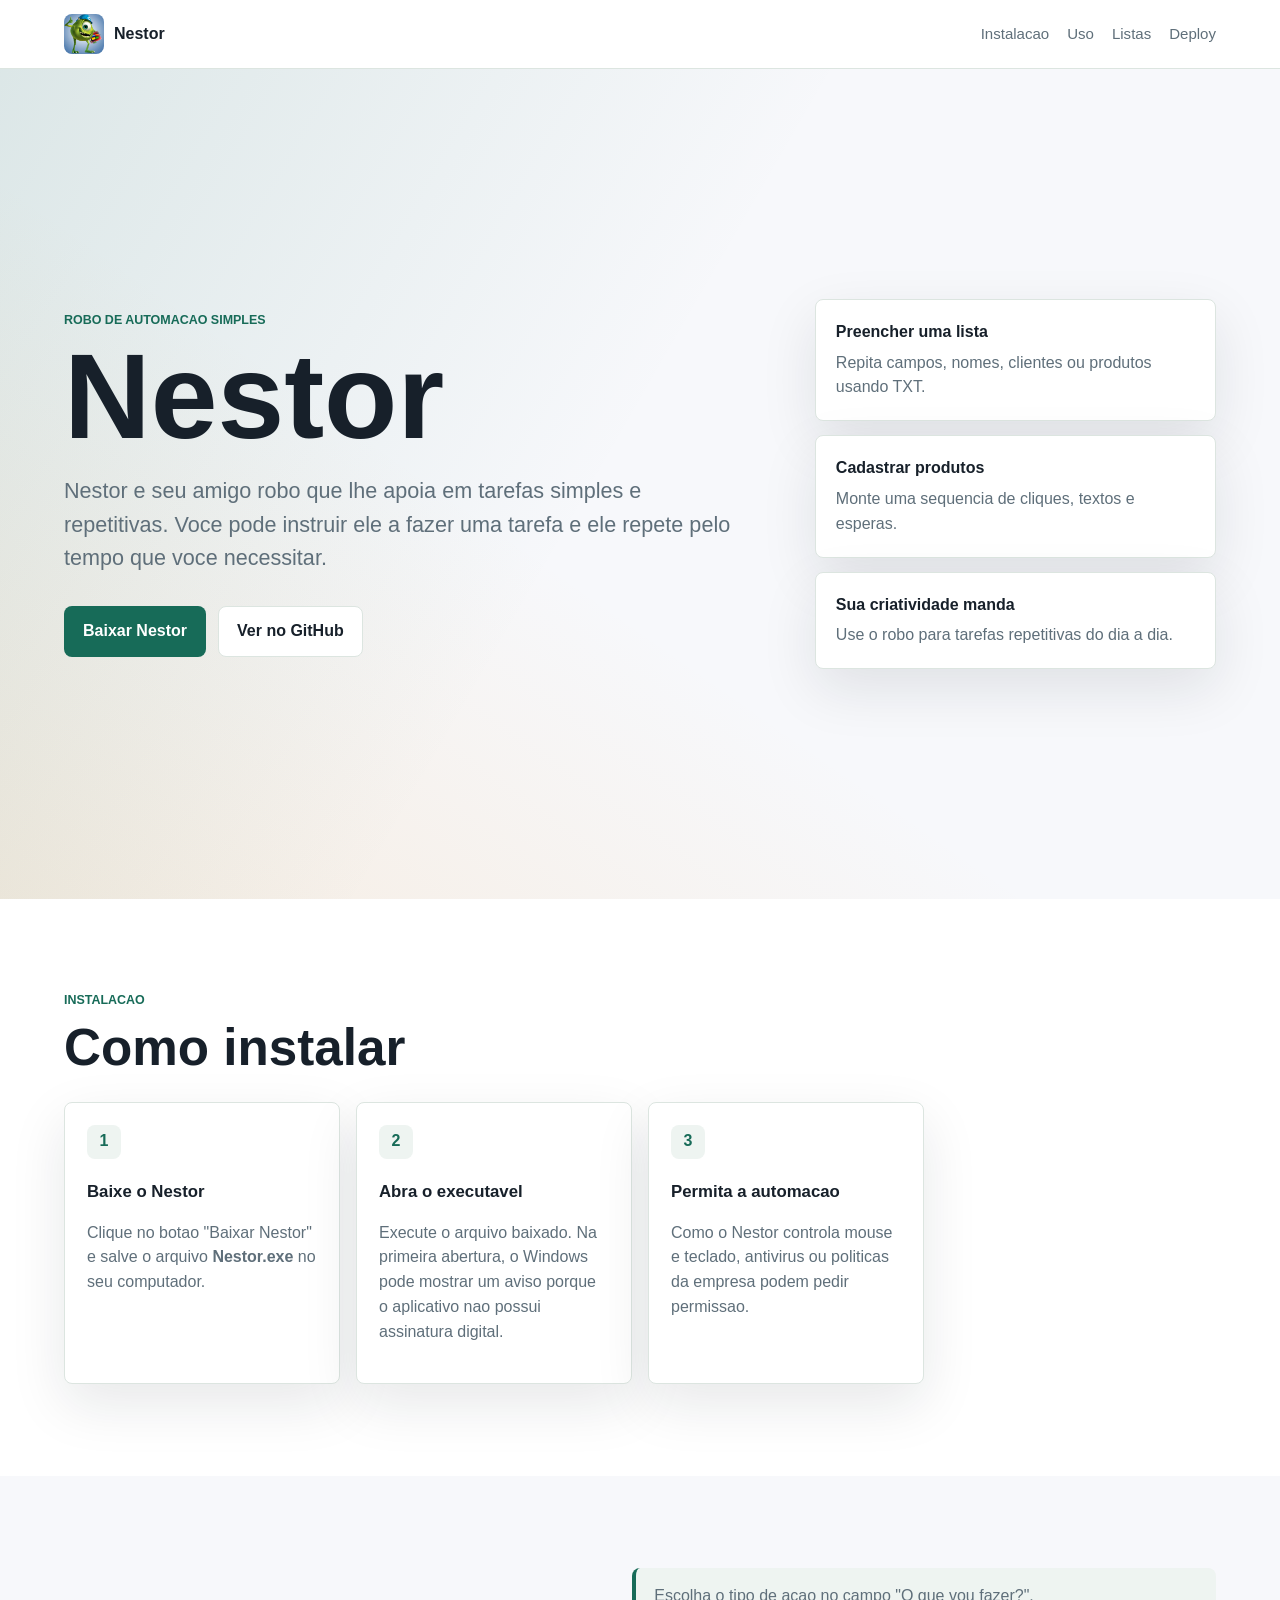
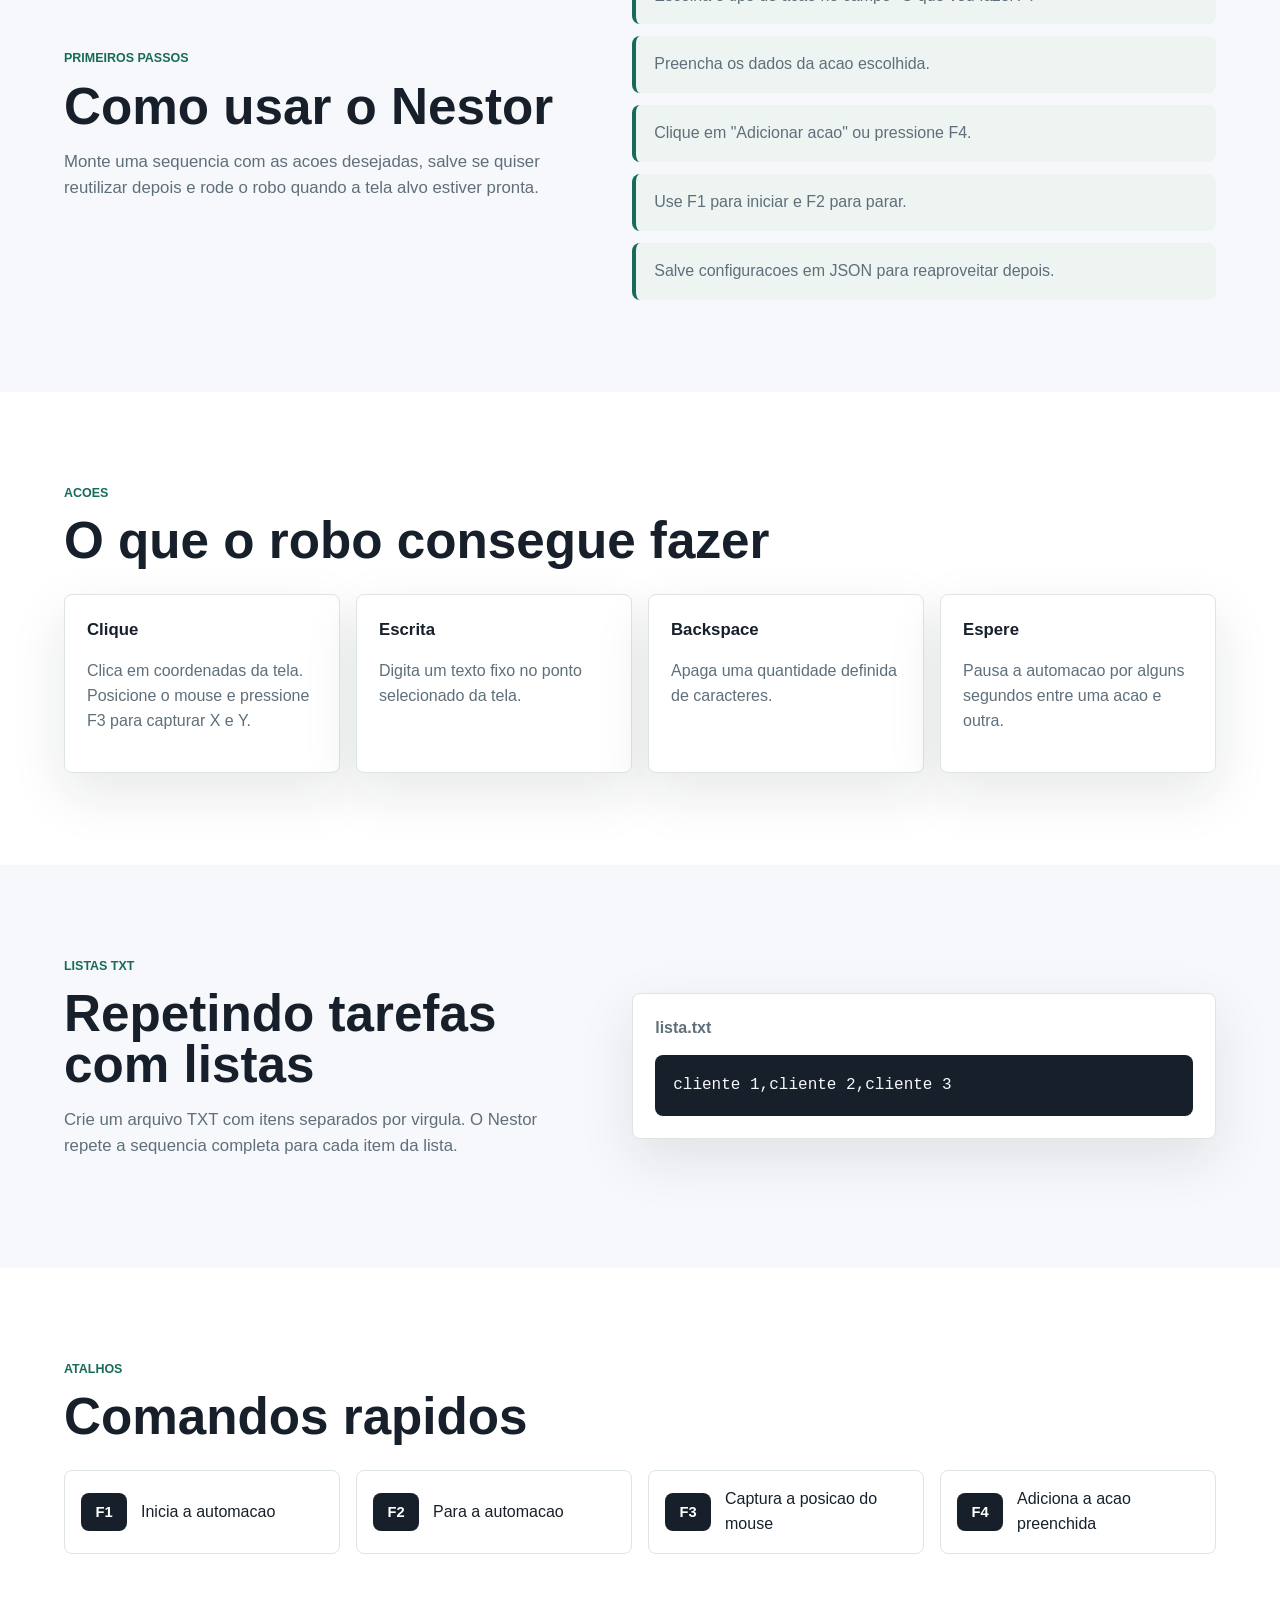
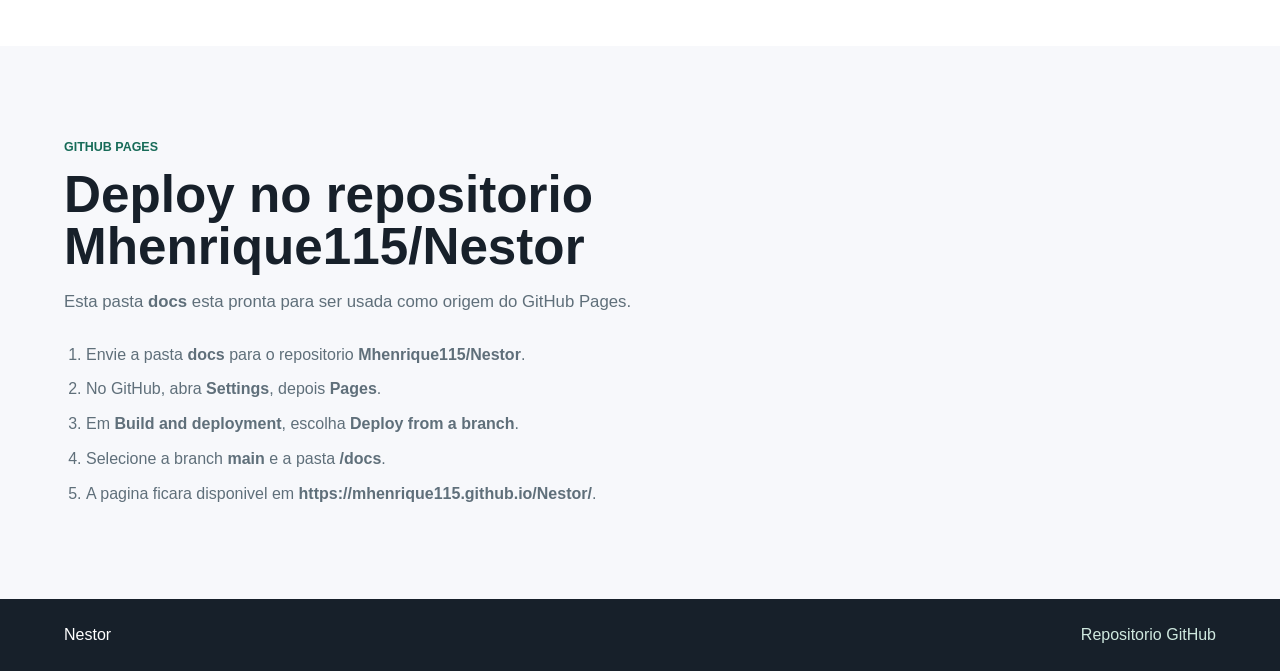
==== index.html @ 14be3c9a "Move Pages files to repository root" ====
<!doctype html>
<html lang="pt-BR">
  <head>
    <meta charset="utf-8">
    <meta name="viewport" content="width=device-width, initial-scale=1">
    <meta name="description" content="Documentacao de instalacao e uso do Nestor, um robo para tarefas simples e repetitivas.">
    <title>Nestor | Documentacao</title>
    <link rel="stylesheet" href="styles.css">
  </head>
  <body>
    <header class="topbar">
      <a class="brand" href="#inicio" aria-label="Inicio da documentacao do Nestor">
        <img src="assets/nestor-icon.jpg" alt="" width="40" height="40">
        <span>Nestor</span>
      </a>
      <nav aria-label="Navegacao principal">
        <a href="#instalacao">Instalacao</a>
        <a href="#uso">Uso</a>
        <a href="#listas">Listas</a>
        <a href="#deploy">Deploy</a>
      </nav>
    </header>

    <main>
      <section class="hero" id="inicio">
        <div class="hero-content">
          <p class="eyebrow">Robo de automacao simples</p>
          <h1>Nestor</h1>
          <p class="lead">
            Nestor e seu amigo robo que lhe apoia em tarefas simples e repetitivas. Voce pode instruir ele a fazer uma tarefa e ele repete pelo tempo que voce necessitar.
          </p>
          <div class="actions">
            <a class="button primary" href="downloads/Nestor.exe" download>
              Baixar Nestor
            </a>
            <a class="button secondary" href="https://github.com/Mhenrique115/Nestor" target="_blank" rel="noreferrer">
              Ver no GitHub
            </a>
          </div>
        </div>
        <div class="hero-panel" aria-label="Exemplos de uso">
          <div>
            <strong>Preencher uma lista</strong>
            <span>Repita campos, nomes, clientes ou produtos usando TXT.</span>
          </div>
          <div>
            <strong>Cadastrar produtos</strong>
            <span>Monte uma sequencia de cliques, textos e esperas.</span>
          </div>
          <div>
            <strong>Sua criatividade manda</strong>
            <span>Use o robo para tarefas repetitivas do dia a dia.</span>
          </div>
        </div>
      </section>

      <section class="section" id="instalacao">
        <div class="section-heading">
          <p class="eyebrow">Instalacao</p>
          <h2>Como instalar</h2>
        </div>
        <div class="steps">
          <article>
            <span>1</span>
            <h3>Baixe o Nestor</h3>
            <p>Clique no botao "Baixar Nestor" e salve o arquivo <strong>Nestor.exe</strong> no seu computador.</p>
          </article>
          <article>
            <span>2</span>
            <h3>Abra o executavel</h3>
            <p>Execute o arquivo baixado. Na primeira abertura, o Windows pode mostrar um aviso porque o aplicativo nao possui assinatura digital.</p>
          </article>
          <article>
            <span>3</span>
            <h3>Permita a automacao</h3>
            <p>Como o Nestor controla mouse e teclado, antivirus ou politicas da empresa podem pedir permissao.</p>
          </article>
        </div>
      </section>

      <section class="section split" id="uso">
        <div class="section-heading">
          <p class="eyebrow">Primeiros passos</p>
          <h2>Como usar o Nestor</h2>
          <p>Monte uma sequencia com as acoes desejadas, salve se quiser reutilizar depois e rode o robo quando a tela alvo estiver pronta.</p>
        </div>
        <div class="checklist">
          <p>Escolha o tipo de acao no campo "O que vou fazer?".</p>
          <p>Preencha os dados da acao escolhida.</p>
          <p>Clique em "Adicionar acao" ou pressione F4.</p>
          <p>Use F1 para iniciar e F2 para parar.</p>
          <p>Salve configuracoes em JSON para reaproveitar depois.</p>
        </div>
      </section>

      <section class="section">
        <div class="section-heading">
          <p class="eyebrow">Acoes</p>
          <h2>O que o robo consegue fazer</h2>
        </div>
        <div class="cards">
          <article>
            <h3>Clique</h3>
            <p>Clica em coordenadas da tela. Posicione o mouse e pressione F3 para capturar X e Y.</p>
          </article>
          <article>
            <h3>Escrita</h3>
            <p>Digita um texto fixo no ponto selecionado da tela.</p>
          </article>
          <article>
            <h3>Backspace</h3>
            <p>Apaga uma quantidade definida de caracteres.</p>
          </article>
          <article>
            <h3>Espere</h3>
            <p>Pausa a automacao por alguns segundos entre uma acao e outra.</p>
          </article>
        </div>
      </section>

      <section class="section split" id="listas">
        <div class="section-heading">
          <p class="eyebrow">Listas TXT</p>
          <h2>Repetindo tarefas com listas</h2>
          <p>Crie um arquivo TXT com itens separados por virgula. O Nestor repete a sequencia completa para cada item da lista.</p>
        </div>
        <div class="code-box">
          <span>lista.txt</span>
          <code>cliente 1,cliente 2,cliente 3</code>
        </div>
      </section>

      <section class="section">
        <div class="section-heading">
          <p class="eyebrow">Atalhos</p>
          <h2>Comandos rapidos</h2>
        </div>
        <div class="shortcuts">
          <div><kbd>F1</kbd><span>Inicia a automacao</span></div>
          <div><kbd>F2</kbd><span>Para a automacao</span></div>
          <div><kbd>F3</kbd><span>Captura a posicao do mouse</span></div>
          <div><kbd>F4</kbd><span>Adiciona a acao preenchida</span></div>
        </div>
      </section>

      <section class="section deploy" id="deploy">
        <div class="section-heading">
          <p class="eyebrow">GitHub Pages</p>
          <h2>Deploy no repositorio Mhenrique115/Nestor</h2>
          <p>Esta pasta <strong>docs</strong> esta pronta para ser usada como origem do GitHub Pages.</p>
        </div>
        <ol>
          <li>Envie a pasta <strong>docs</strong> para o repositorio <strong>Mhenrique115/Nestor</strong>.</li>
          <li>No GitHub, abra <strong>Settings</strong>, depois <strong>Pages</strong>.</li>
          <li>Em <strong>Build and deployment</strong>, escolha <strong>Deploy from a branch</strong>.</li>
          <li>Selecione a branch <strong>main</strong> e a pasta <strong>/docs</strong>.</li>
          <li>A pagina ficara disponivel em <strong>https://mhenrique115.github.io/Nestor/</strong>.</li>
        </ol>
      </section>
    </main>

    <footer>
      <span>Nestor</span>
      <a href="https://github.com/Mhenrique115/Nestor" target="_blank" rel="noreferrer">Repositorio GitHub</a>
    </footer>
  </body>
</html>
---- styles.css ----
:root {
  color-scheme: light;
  --bg: #f7f8fb;
  --surface: #ffffff;
  --surface-soft: #eef4f1;
  --text: #17202a;
  --muted: #5f6f7a;
  --line: #dce5e0;
  --primary: #176b58;
  --primary-dark: #0f4d40;
  --accent: #ef9d32;
  --shadow: 0 20px 55px rgba(23, 32, 42, 0.1);
}

* {
  box-sizing: border-box;
}

html {
  scroll-behavior: smooth;
}

body {
  margin: 0;
  background: var(--bg);
  color: var(--text);
  font-family: Arial, Helvetica, sans-serif;
  line-height: 1.55;
}

a {
  color: inherit;
  text-decoration: none;
}

.topbar {
  position: sticky;
  top: 0;
  z-index: 10;
  display: flex;
  align-items: center;
  justify-content: space-between;
  gap: 24px;
  padding: 14px clamp(18px, 5vw, 72px);
  background: rgba(255, 255, 255, 0.92);
  border-bottom: 1px solid var(--line);
  backdrop-filter: blur(14px);
}

.brand {
  display: inline-flex;
  align-items: center;
  gap: 10px;
  font-weight: 800;
}

.brand img {
  border-radius: 8px;
  object-fit: cover;
}

nav {
  display: flex;
  flex-wrap: wrap;
  justify-content: flex-end;
  gap: 10px 18px;
  color: var(--muted);
  font-size: 0.94rem;
}

nav a:hover,
footer a:hover {
  color: var(--primary);
}

main {
  overflow: hidden;
}

.hero {
  display: grid;
  grid-template-columns: minmax(0, 1.1fr) minmax(280px, 0.65fr);
  gap: clamp(28px, 6vw, 72px);
  align-items: center;
  min-height: calc(100vh - 70px);
  padding: clamp(54px, 8vw, 100px) clamp(18px, 5vw, 72px);
  background:
    linear-gradient(120deg, rgba(23, 107, 88, 0.12), transparent 48%),
    linear-gradient(35deg, rgba(239, 157, 50, 0.13), transparent 42%),
    var(--bg);
}

.hero-content {
  max-width: 760px;
}

.eyebrow {
  margin: 0 0 12px;
  color: var(--primary);
  font-size: 0.78rem;
  font-weight: 800;
  letter-spacing: 0;
  text-transform: uppercase;
}

h1,
h2,
h3,
p {
  overflow-wrap: anywhere;
}

h1 {
  margin: 0;
  font-size: clamp(3.2rem, 10vw, 7.5rem);
  line-height: 0.9;
}

h2 {
  margin: 0;
  font-size: clamp(2rem, 4vw, 3.5rem);
  line-height: 1;
}

h3 {
  margin: 0 0 10px;
  font-size: 1.05rem;
}

.lead {
  max-width: 680px;
  margin: 24px 0 0;
  color: var(--muted);
  font-size: clamp(1.08rem, 2vw, 1.35rem);
}

.actions {
  display: flex;
  flex-wrap: wrap;
  gap: 12px;
  margin-top: 32px;
}

.button {
  display: inline-flex;
  align-items: center;
  justify-content: center;
  min-height: 48px;
  padding: 12px 18px;
  border: 1px solid transparent;
  border-radius: 8px;
  font-weight: 800;
}

.button.primary {
  background: var(--primary);
  color: #ffffff;
}

.button.primary:hover {
  background: var(--primary-dark);
}

.button.secondary {
  background: var(--surface);
  border-color: var(--line);
  color: var(--text);
}

.button.secondary:hover {
  border-color: var(--primary);
  color: var(--primary);
}

.hero-panel {
  display: grid;
  gap: 14px;
}

.hero-panel div,
.steps article,
.cards article,
.code-box,
.shortcuts div {
  background: var(--surface);
  border: 1px solid var(--line);
  border-radius: 8px;
  box-shadow: var(--shadow);
}

.hero-panel div {
  padding: 20px;
}

.hero-panel strong,
.hero-panel span {
  display: block;
}

.hero-panel span {
  margin-top: 6px;
  color: var(--muted);
}

.section {
  padding: clamp(54px, 8vw, 92px) clamp(18px, 5vw, 72px);
}

.section:nth-of-type(even) {
  background: var(--surface);
}

.section-heading {
  max-width: 760px;
}

.section-heading p:not(.eyebrow) {
  color: var(--muted);
  font-size: 1.05rem;
}

.steps,
.cards,
.shortcuts {
  display: grid;
  grid-template-columns: repeat(4, minmax(0, 1fr));
  gap: 16px;
  margin-top: 28px;
}

.steps article,
.cards article {
  padding: 22px;
}

.steps span {
  display: inline-grid;
  place-items: center;
  width: 34px;
  height: 34px;
  margin-bottom: 20px;
  border-radius: 8px;
  background: var(--surface-soft);
  color: var(--primary);
  font-weight: 800;
}

.steps p,
.cards p,
.checklist p,
.deploy li {
  color: var(--muted);
}

.split {
  display: grid;
  grid-template-columns: minmax(0, 0.85fr) minmax(280px, 1fr);
  gap: clamp(28px, 6vw, 72px);
  align-items: center;
}

.checklist {
  display: grid;
  gap: 12px;
}

.checklist p {
  margin: 0;
  padding: 16px 18px;
  background: var(--surface-soft);
  border-left: 4px solid var(--primary);
  border-radius: 8px;
}

.code-box {
  padding: 22px;
}

.code-box span,
.code-box code {
  display: block;
}

.code-box span {
  margin-bottom: 14px;
  color: var(--muted);
  font-weight: 800;
}

.code-box code {
  padding: 18px;
  overflow-x: auto;
  background: #17202a;
  border-radius: 8px;
  color: #f7f8fb;
  font-family: Consolas, Monaco, monospace;
  white-space: nowrap;
}

.shortcuts div {
  display: flex;
  align-items: center;
  gap: 14px;
  min-height: 74px;
  padding: 16px;
  box-shadow: none;
}

kbd {
  display: inline-grid;
  place-items: center;
  min-width: 46px;
  height: 38px;
  padding: 0 10px;
  border-radius: 8px;
  background: var(--text);
  color: #ffffff;
  font: 800 0.92rem Arial, Helvetica, sans-serif;
}

.deploy ol {
  max-width: 860px;
  margin: 28px 0 0;
  padding-left: 22px;
}

.deploy li + li {
  margin-top: 10px;
}

footer {
  display: flex;
  align-items: center;
  justify-content: space-between;
  gap: 16px;
  padding: 24px clamp(18px, 5vw, 72px);
  background: var(--text);
  color: #ffffff;
}

footer a {
  color: #cfe8df;
}

@media (max-width: 920px) {
  .hero,
  .split {
    grid-template-columns: 1fr;
  }

  .hero {
    min-height: auto;
  }

  .steps,
  .cards,
  .shortcuts {
    grid-template-columns: repeat(2, minmax(0, 1fr));
  }
}

@media (max-width: 640px) {
  .topbar {
    position: static;
    align-items: flex-start;
    flex-direction: column;
  }

  nav {
    justify-content: flex-start;
  }

  .steps,
  .cards,
  .shortcuts {
    grid-template-columns: 1fr;
  }

  .button {
    width: 100%;
  }

  footer {
    align-items: flex-start;
    flex-direction: column;
  }
}
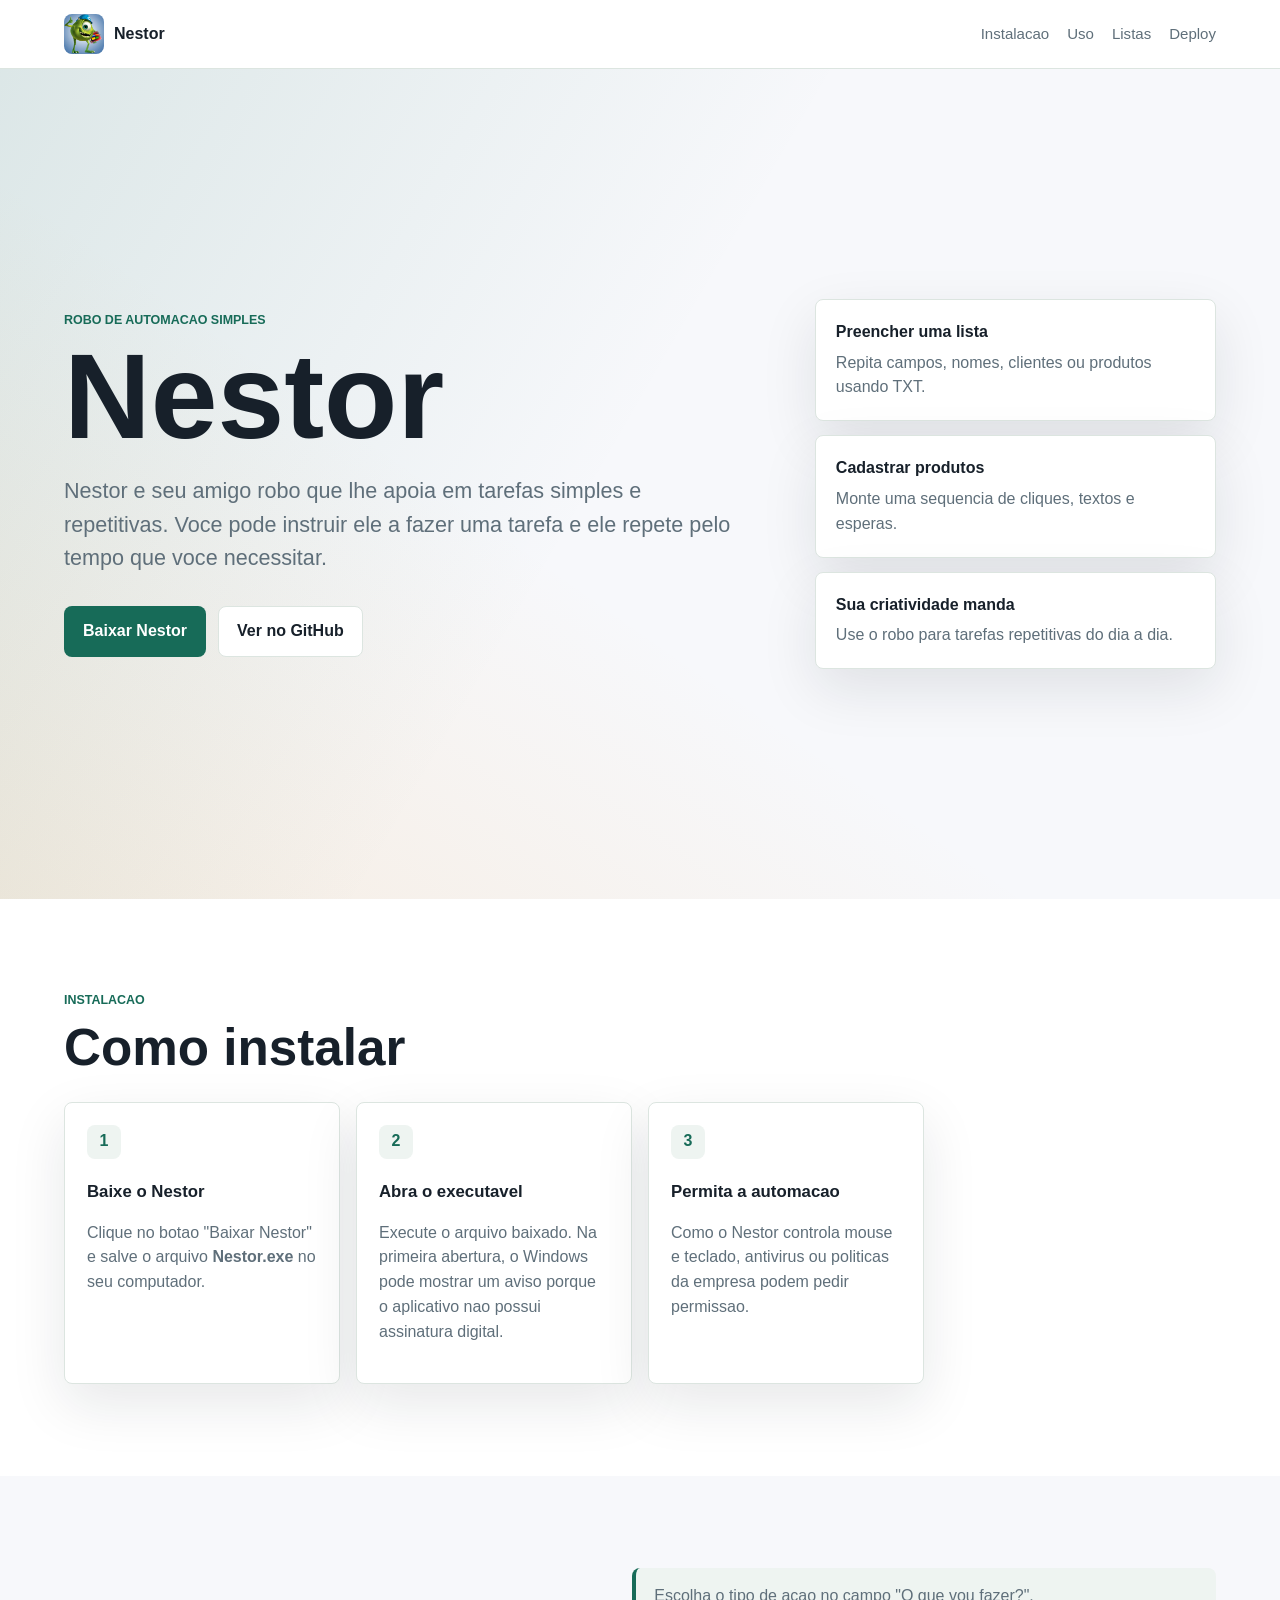
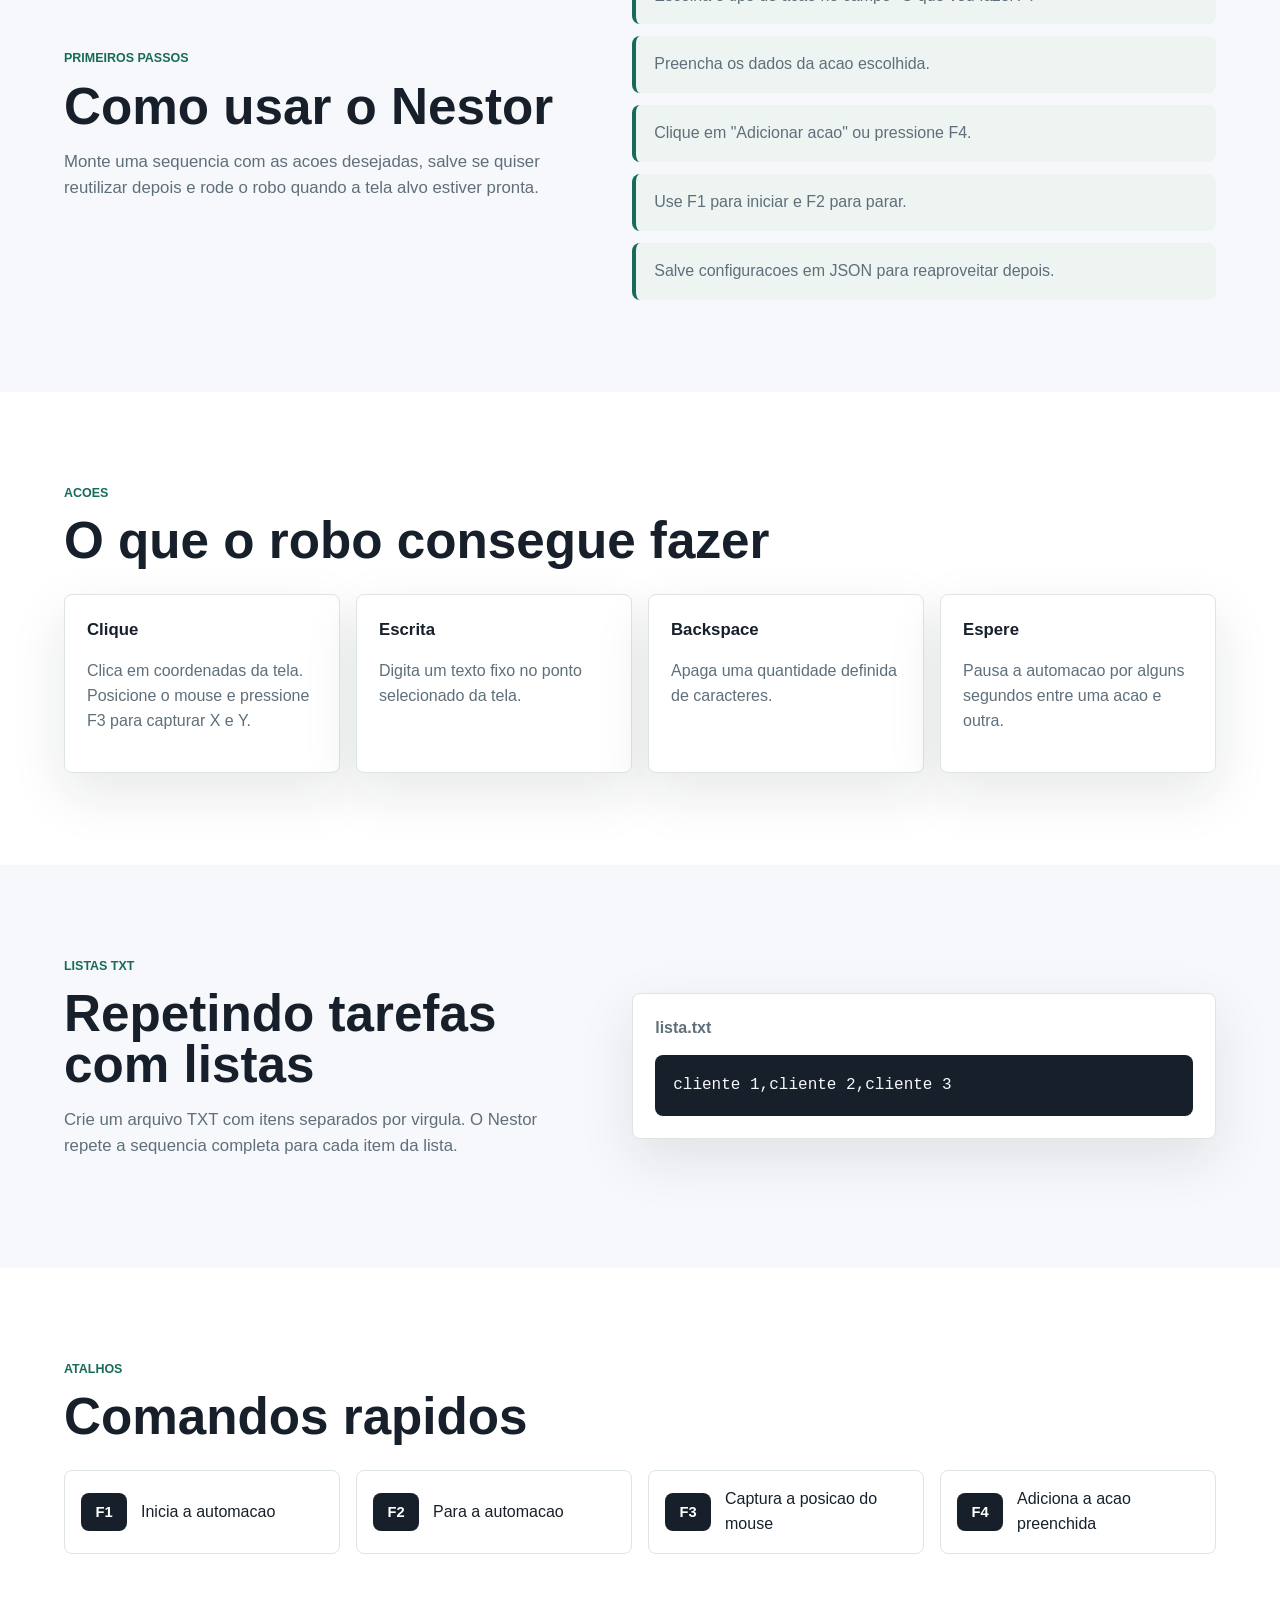
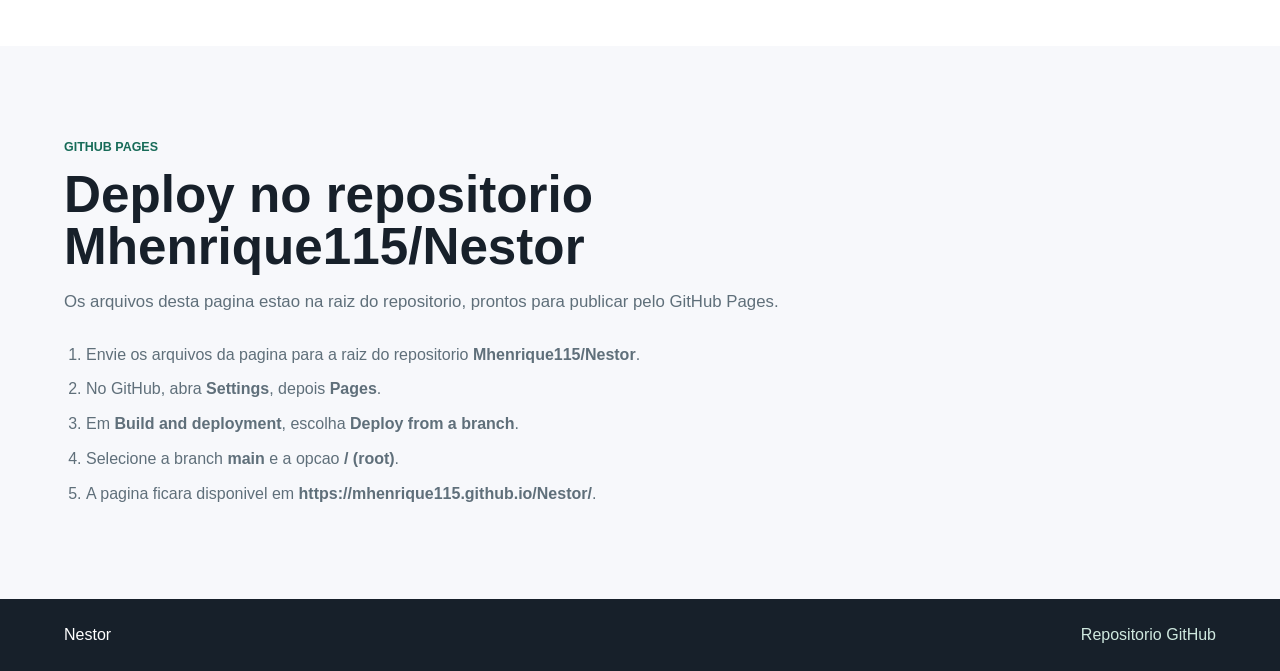
==== commit 6070ac29: "Fix GitHub Pages root instructions" ====
--- a/index.html
+++ b/index.html
@@ -147,13 +147,13 @@
         <div class="section-heading">
           <p class="eyebrow">GitHub Pages</p>
           <h2>Deploy no repositorio Mhenrique115/Nestor</h2>
-          <p>Esta pasta <strong>docs</strong> esta pronta para ser usada como origem do GitHub Pages.</p>
+          <p>Os arquivos desta pagina estao na raiz do repositorio, prontos para publicar pelo GitHub Pages.</p>
         </div>
         <ol>
-          <li>Envie a pasta <strong>docs</strong> para o repositorio <strong>Mhenrique115/Nestor</strong>.</li>
+          <li>Envie os arquivos da pagina para a raiz do repositorio <strong>Mhenrique115/Nestor</strong>.</li>
           <li>No GitHub, abra <strong>Settings</strong>, depois <strong>Pages</strong>.</li>
           <li>Em <strong>Build and deployment</strong>, escolha <strong>Deploy from a branch</strong>.</li>
-          <li>Selecione a branch <strong>main</strong> e a pasta <strong>/docs</strong>.</li>
+          <li>Selecione a branch <strong>main</strong> e a opcao <strong>/ (root)</strong>.</li>
           <li>A pagina ficara disponivel em <strong>https://mhenrique115.github.io/Nestor/</strong>.</li>
         </ol>
       </section>
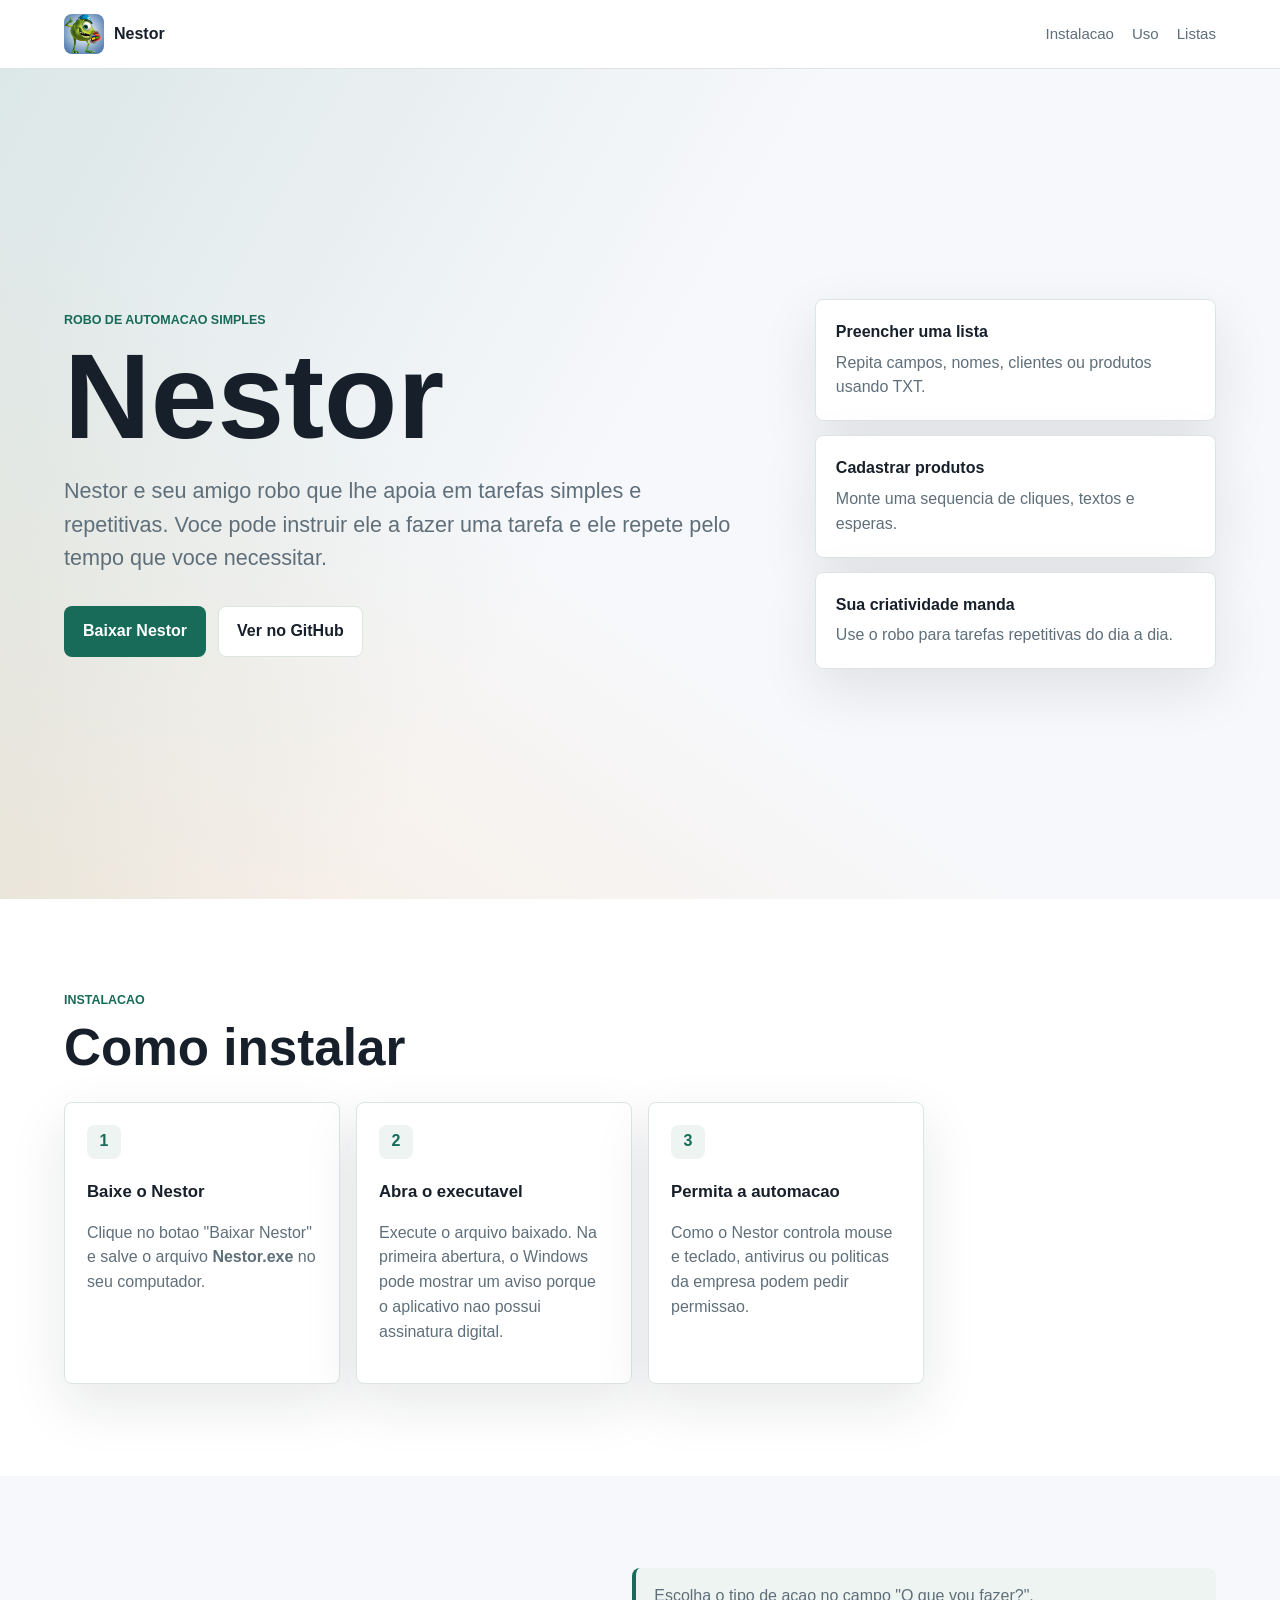
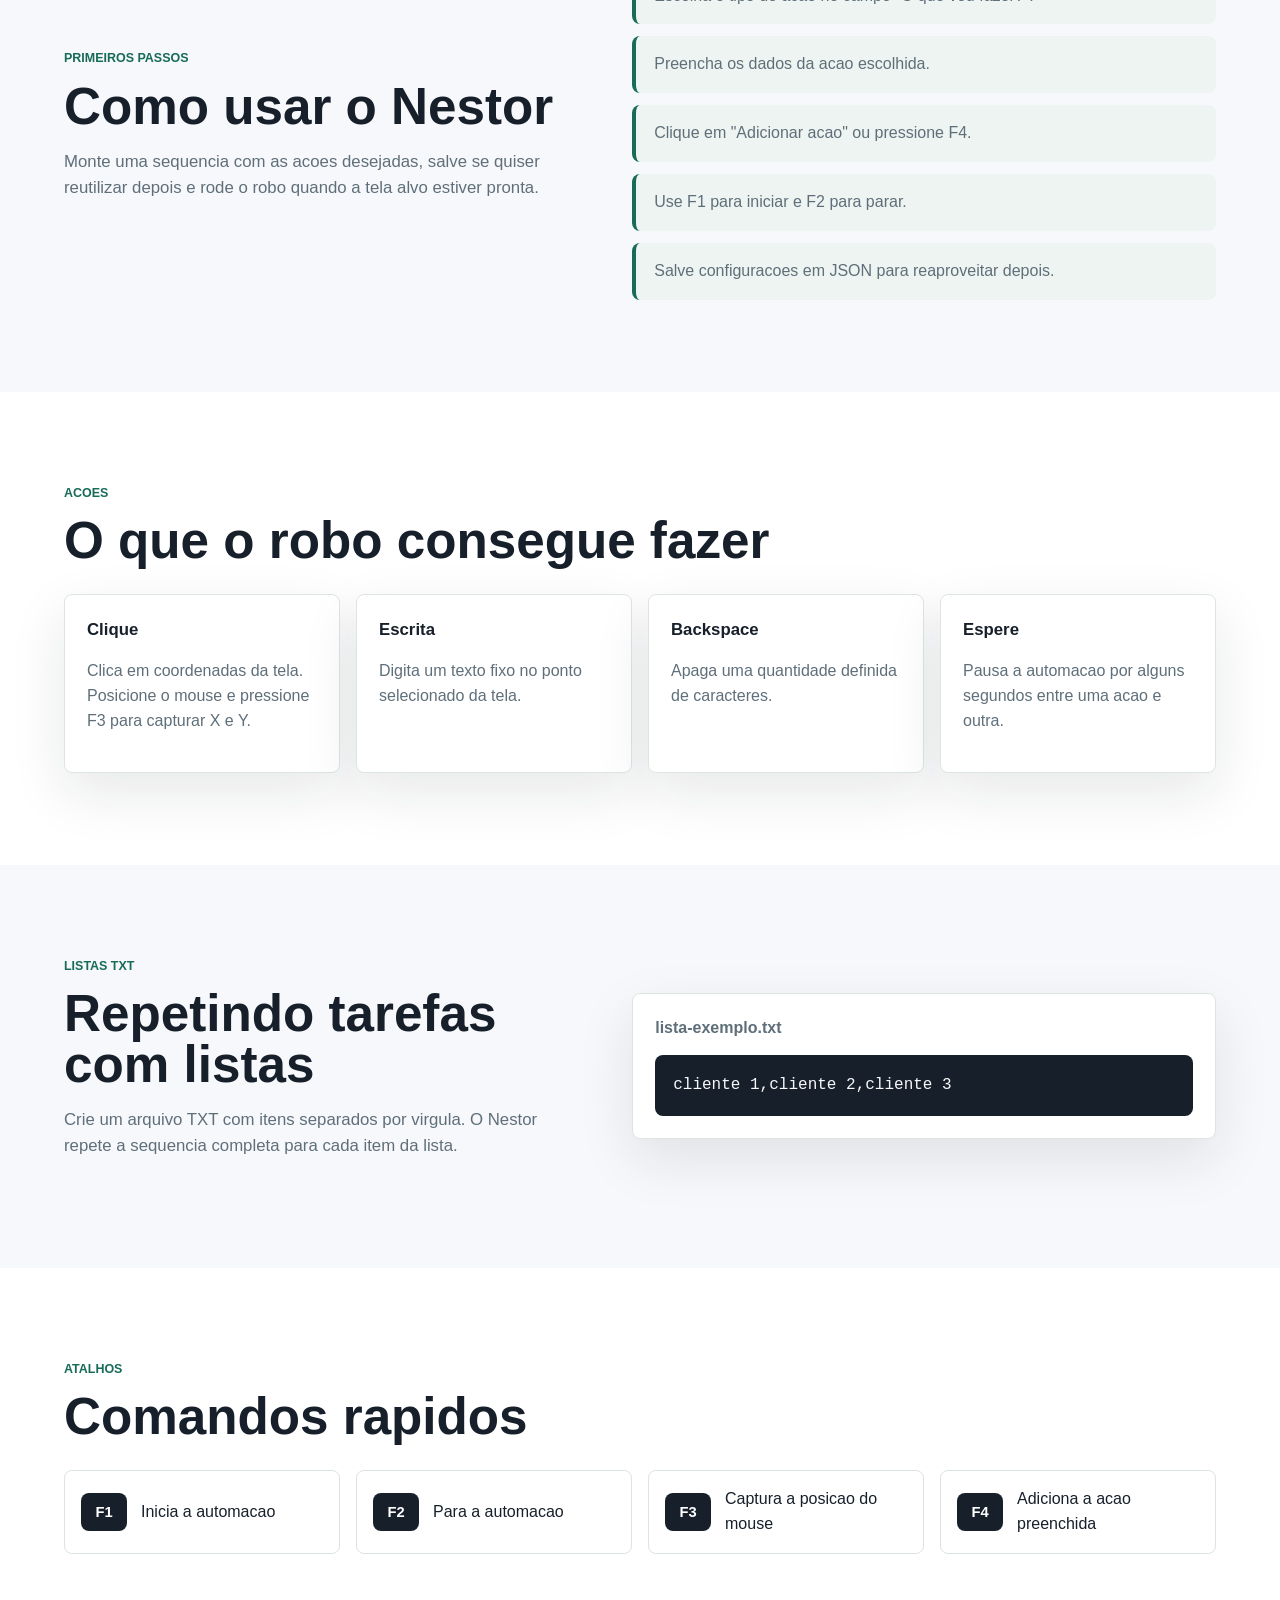
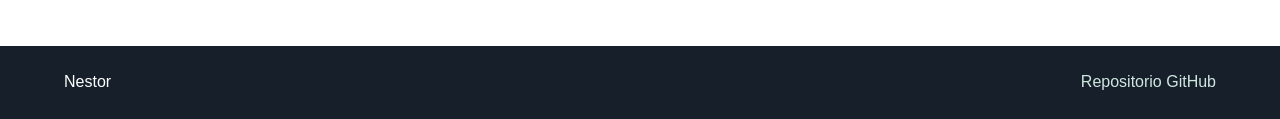
==== commit e523e597: "Remove deploy section from docs page" ====
--- a/index.html
+++ b/index.html
@@ -17,7 +17,6 @@
         <a href="#instalacao">Instalacao</a>
         <a href="#uso">Uso</a>
         <a href="#listas">Listas</a>
-        <a href="#deploy">Deploy</a>
       </nav>
     </header>
 
@@ -125,7 +124,7 @@
           <p>Crie um arquivo TXT com itens separados por virgula. O Nestor repete a sequencia completa para cada item da lista.</p>
         </div>
         <div class="code-box">
-          <span>lista.txt</span>
+          <span>lista-exemplo.txt</span>
           <code>cliente 1,cliente 2,cliente 3</code>
         </div>
       </section>
@@ -143,20 +142,6 @@
         </div>
       </section>
 
-      <section class="section deploy" id="deploy">
-        <div class="section-heading">
-          <p class="eyebrow">GitHub Pages</p>
-          <h2>Deploy no repositorio Mhenrique115/Nestor</h2>
-          <p>Os arquivos desta pagina estao na raiz do repositorio, prontos para publicar pelo GitHub Pages.</p>
-        </div>
-        <ol>
-          <li>Envie os arquivos da pagina para a raiz do repositorio <strong>Mhenrique115/Nestor</strong>.</li>
-          <li>No GitHub, abra <strong>Settings</strong>, depois <strong>Pages</strong>.</li>
-          <li>Em <strong>Build and deployment</strong>, escolha <strong>Deploy from a branch</strong>.</li>
-          <li>Selecione a branch <strong>main</strong> e a opcao <strong>/ (root)</strong>.</li>
-          <li>A pagina ficara disponivel em <strong>https://mhenrique115.github.io/Nestor/</strong>.</li>
-        </ol>
-      </section>
     </main>
 
     <footer>
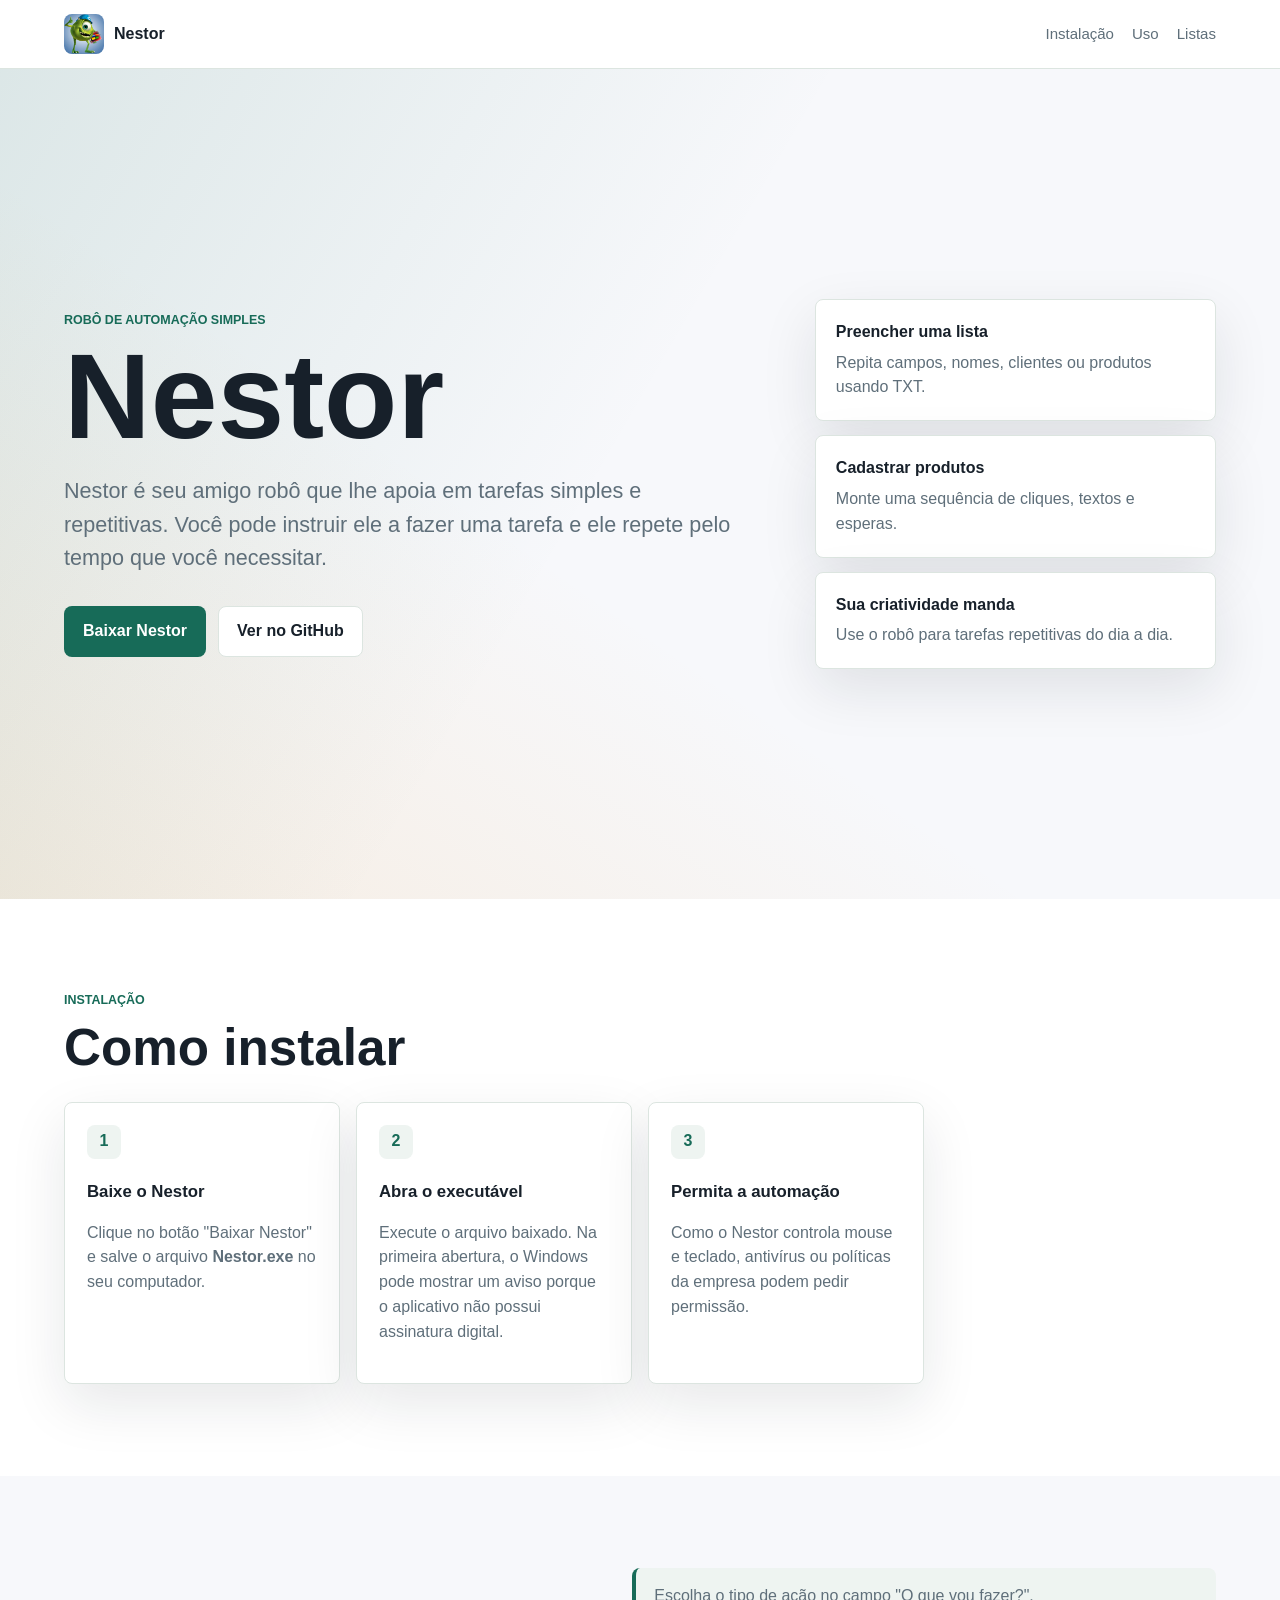
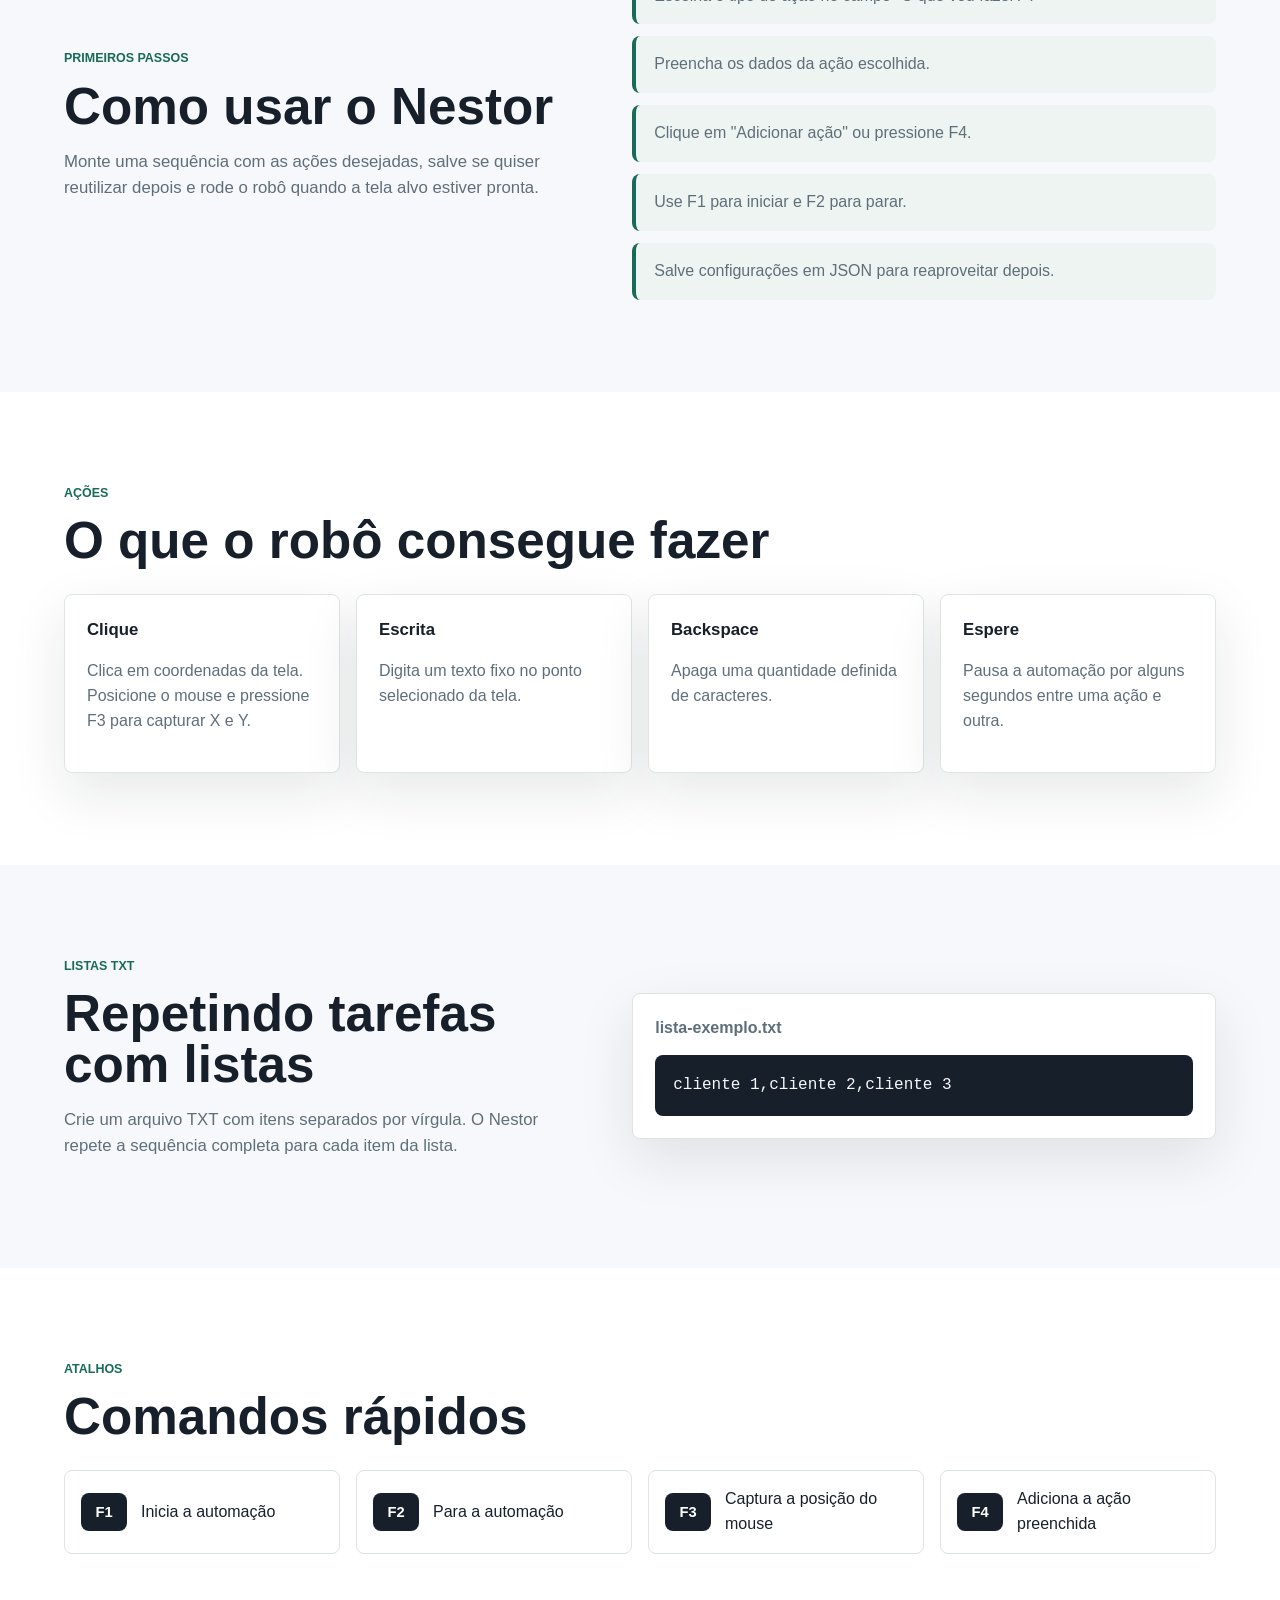
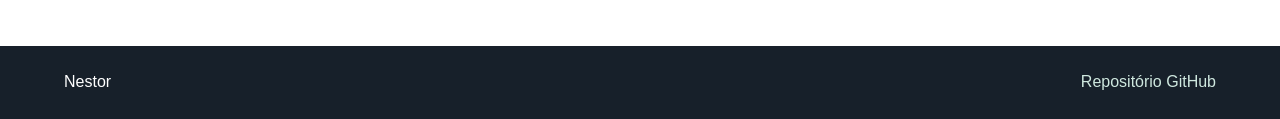
==== commit fb52c9f8: "Corrige acentuacao da documentacao" ====
--- a/index.html
+++ b/index.html
@@ -3,18 +3,18 @@
   <head>
     <meta charset="utf-8">
     <meta name="viewport" content="width=device-width, initial-scale=1">
-    <meta name="description" content="Documentacao de instalacao e uso do Nestor, um robo para tarefas simples e repetitivas.">
-    <title>Nestor | Documentacao</title>
+    <meta name="description" content="Documentação de instalação e uso do Nestor, um robô para tarefas simples e repetitivas.">
+    <title>Nestor | Documentação</title>
     <link rel="stylesheet" href="styles.css">
   </head>
   <body>
     <header class="topbar">
-      <a class="brand" href="#inicio" aria-label="Inicio da documentacao do Nestor">
+      <a class="brand" href="#inicio" aria-label="Início da documentação do Nestor">
         <img src="assets/nestor-icon.jpg" alt="" width="40" height="40">
         <span>Nestor</span>
       </a>
-      <nav aria-label="Navegacao principal">
-        <a href="#instalacao">Instalacao</a>
+      <nav aria-label="Navegação principal">
+        <a href="#instalacao">Instalação</a>
         <a href="#uso">Uso</a>
         <a href="#listas">Listas</a>
       </nav>
@@ -23,10 +23,10 @@
     <main>
       <section class="hero" id="inicio">
         <div class="hero-content">
-          <p class="eyebrow">Robo de automacao simples</p>
+          <p class="eyebrow">Robô de automação simples</p>
           <h1>Nestor</h1>
           <p class="lead">
-            Nestor e seu amigo robo que lhe apoia em tarefas simples e repetitivas. Voce pode instruir ele a fazer uma tarefa e ele repete pelo tempo que voce necessitar.
+            Nestor é seu amigo robô que lhe apoia em tarefas simples e repetitivas. Você pode instruir ele a fazer uma tarefa e ele repete pelo tempo que você necessitar.
           </p>
           <div class="actions">
             <a class="button primary" href="downloads/Nestor.exe" download>
@@ -44,35 +44,35 @@
           </div>
           <div>
             <strong>Cadastrar produtos</strong>
-            <span>Monte uma sequencia de cliques, textos e esperas.</span>
+            <span>Monte uma sequência de cliques, textos e esperas.</span>
           </div>
           <div>
             <strong>Sua criatividade manda</strong>
-            <span>Use o robo para tarefas repetitivas do dia a dia.</span>
+            <span>Use o robô para tarefas repetitivas do dia a dia.</span>
           </div>
         </div>
       </section>
 
       <section class="section" id="instalacao">
         <div class="section-heading">
-          <p class="eyebrow">Instalacao</p>
+          <p class="eyebrow">Instalação</p>
           <h2>Como instalar</h2>
         </div>
         <div class="steps">
           <article>
             <span>1</span>
             <h3>Baixe o Nestor</h3>
-            <p>Clique no botao "Baixar Nestor" e salve o arquivo <strong>Nestor.exe</strong> no seu computador.</p>
+            <p>Clique no botão "Baixar Nestor" e salve o arquivo <strong>Nestor.exe</strong> no seu computador.</p>
           </article>
           <article>
             <span>2</span>
-            <h3>Abra o executavel</h3>
-            <p>Execute o arquivo baixado. Na primeira abertura, o Windows pode mostrar um aviso porque o aplicativo nao possui assinatura digital.</p>
+            <h3>Abra o executável</h3>
+            <p>Execute o arquivo baixado. Na primeira abertura, o Windows pode mostrar um aviso porque o aplicativo não possui assinatura digital.</p>
           </article>
           <article>
             <span>3</span>
-            <h3>Permita a automacao</h3>
-            <p>Como o Nestor controla mouse e teclado, antivirus ou politicas da empresa podem pedir permissao.</p>
+            <h3>Permita a automação</h3>
+            <p>Como o Nestor controla mouse e teclado, antivírus ou políticas da empresa podem pedir permissão.</p>
           </article>
         </div>
       </section>
@@ -81,21 +81,21 @@
         <div class="section-heading">
           <p class="eyebrow">Primeiros passos</p>
           <h2>Como usar o Nestor</h2>
-          <p>Monte uma sequencia com as acoes desejadas, salve se quiser reutilizar depois e rode o robo quando a tela alvo estiver pronta.</p>
+          <p>Monte uma sequência com as ações desejadas, salve se quiser reutilizar depois e rode o robô quando a tela alvo estiver pronta.</p>
         </div>
         <div class="checklist">
-          <p>Escolha o tipo de acao no campo "O que vou fazer?".</p>
-          <p>Preencha os dados da acao escolhida.</p>
-          <p>Clique em "Adicionar acao" ou pressione F4.</p>
+          <p>Escolha o tipo de ação no campo "O que vou fazer?".</p>
+          <p>Preencha os dados da ação escolhida.</p>
+          <p>Clique em "Adicionar ação" ou pressione F4.</p>
           <p>Use F1 para iniciar e F2 para parar.</p>
-          <p>Salve configuracoes em JSON para reaproveitar depois.</p>
+          <p>Salve configurações em JSON para reaproveitar depois.</p>
         </div>
       </section>
 
       <section class="section">
         <div class="section-heading">
-          <p class="eyebrow">Acoes</p>
-          <h2>O que o robo consegue fazer</h2>
+          <p class="eyebrow">Ações</p>
+          <h2>O que o robô consegue fazer</h2>
         </div>
         <div class="cards">
           <article>
@@ -112,7 +112,7 @@
           </article>
           <article>
             <h3>Espere</h3>
-            <p>Pausa a automacao por alguns segundos entre uma acao e outra.</p>
+            <p>Pausa a automação por alguns segundos entre uma ação e outra.</p>
           </article>
         </div>
       </section>
@@ -121,7 +121,7 @@
         <div class="section-heading">
           <p class="eyebrow">Listas TXT</p>
           <h2>Repetindo tarefas com listas</h2>
-          <p>Crie um arquivo TXT com itens separados por virgula. O Nestor repete a sequencia completa para cada item da lista.</p>
+          <p>Crie um arquivo TXT com itens separados por vírgula. O Nestor repete a sequência completa para cada item da lista.</p>
         </div>
         <div class="code-box">
           <span>lista-exemplo.txt</span>
@@ -132,13 +132,13 @@
       <section class="section">
         <div class="section-heading">
           <p class="eyebrow">Atalhos</p>
-          <h2>Comandos rapidos</h2>
+          <h2>Comandos rápidos</h2>
         </div>
         <div class="shortcuts">
-          <div><kbd>F1</kbd><span>Inicia a automacao</span></div>
-          <div><kbd>F2</kbd><span>Para a automacao</span></div>
-          <div><kbd>F3</kbd><span>Captura a posicao do mouse</span></div>
-          <div><kbd>F4</kbd><span>Adiciona a acao preenchida</span></div>
+          <div><kbd>F1</kbd><span>Inicia a automação</span></div>
+          <div><kbd>F2</kbd><span>Para a automação</span></div>
+          <div><kbd>F3</kbd><span>Captura a posição do mouse</span></div>
+          <div><kbd>F4</kbd><span>Adiciona a ação preenchida</span></div>
         </div>
       </section>
 
@@ -146,7 +146,7 @@
 
     <footer>
       <span>Nestor</span>
-      <a href="https://github.com/Mhenrique115/Nestor" target="_blank" rel="noreferrer">Repositorio GitHub</a>
+      <a href="https://github.com/Mhenrique115/Nestor" target="_blank" rel="noreferrer">Repositório GitHub</a>
     </footer>
   </body>
 </html>
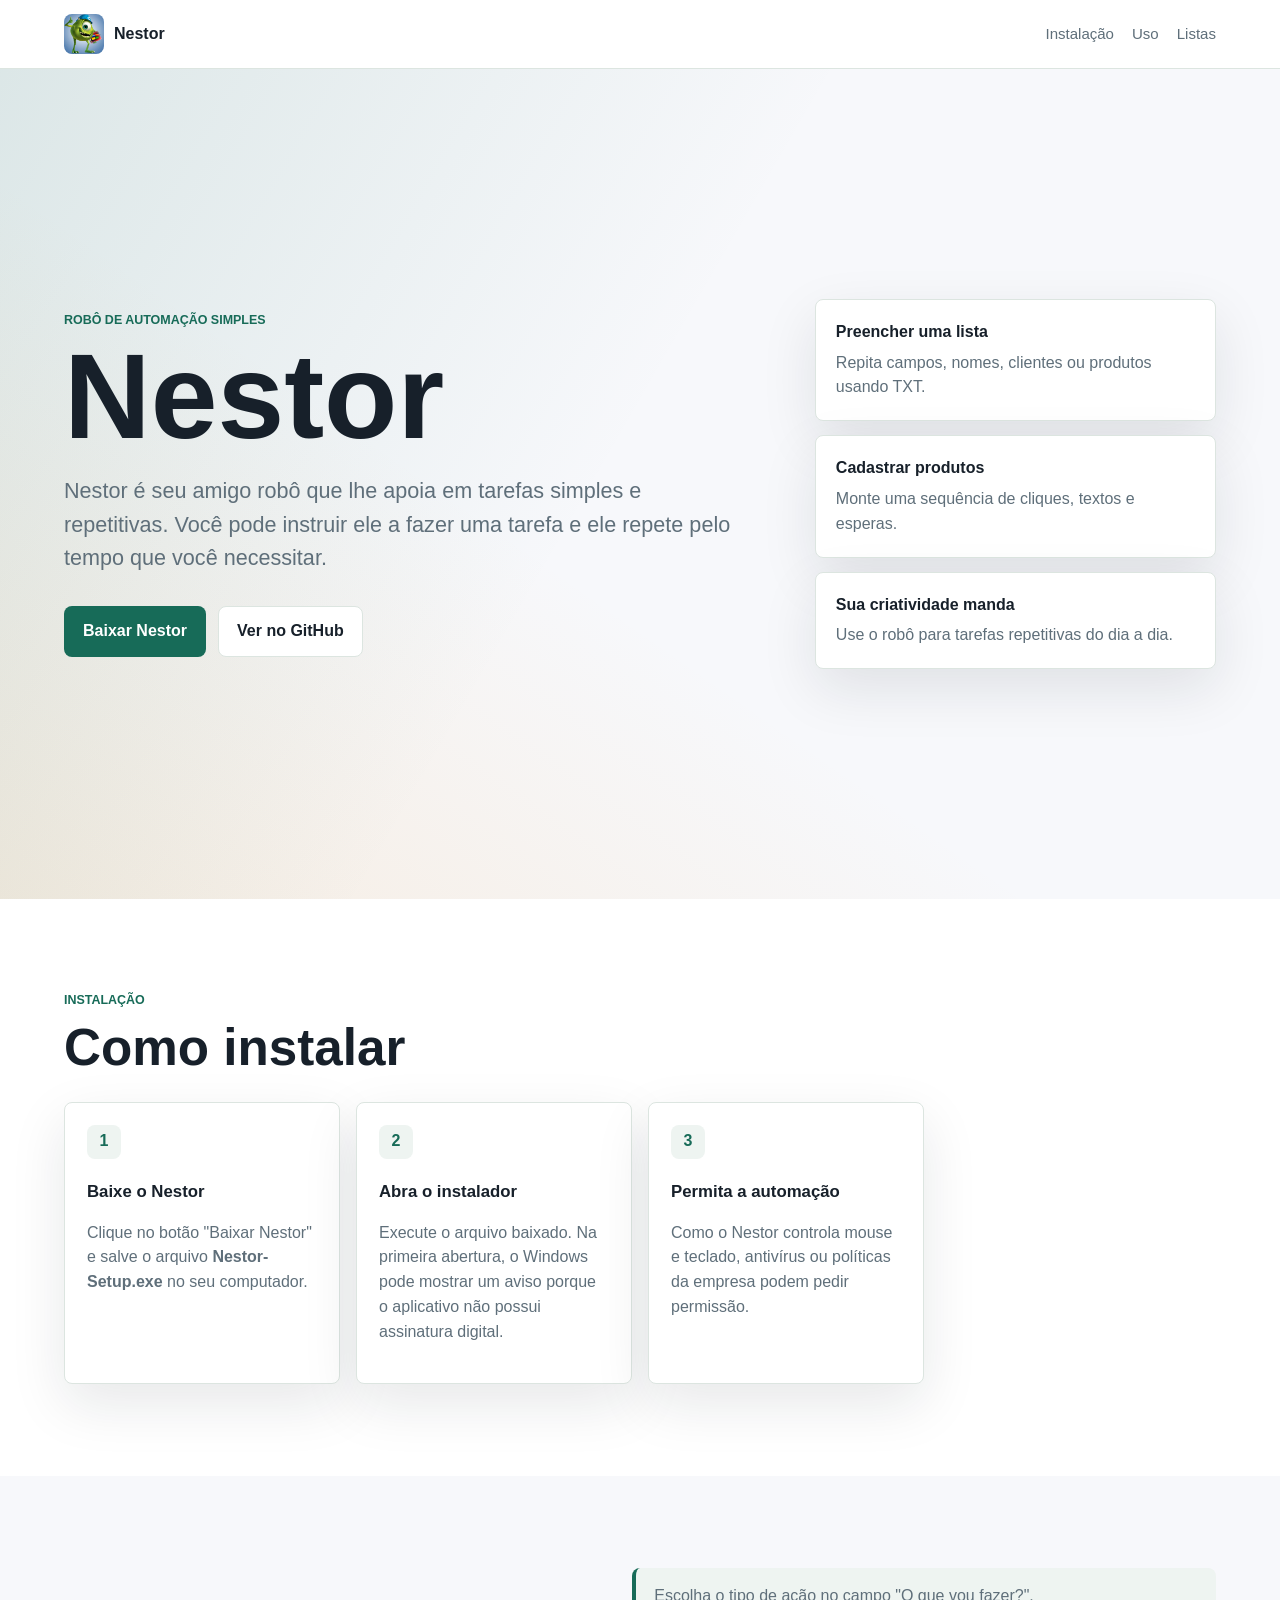
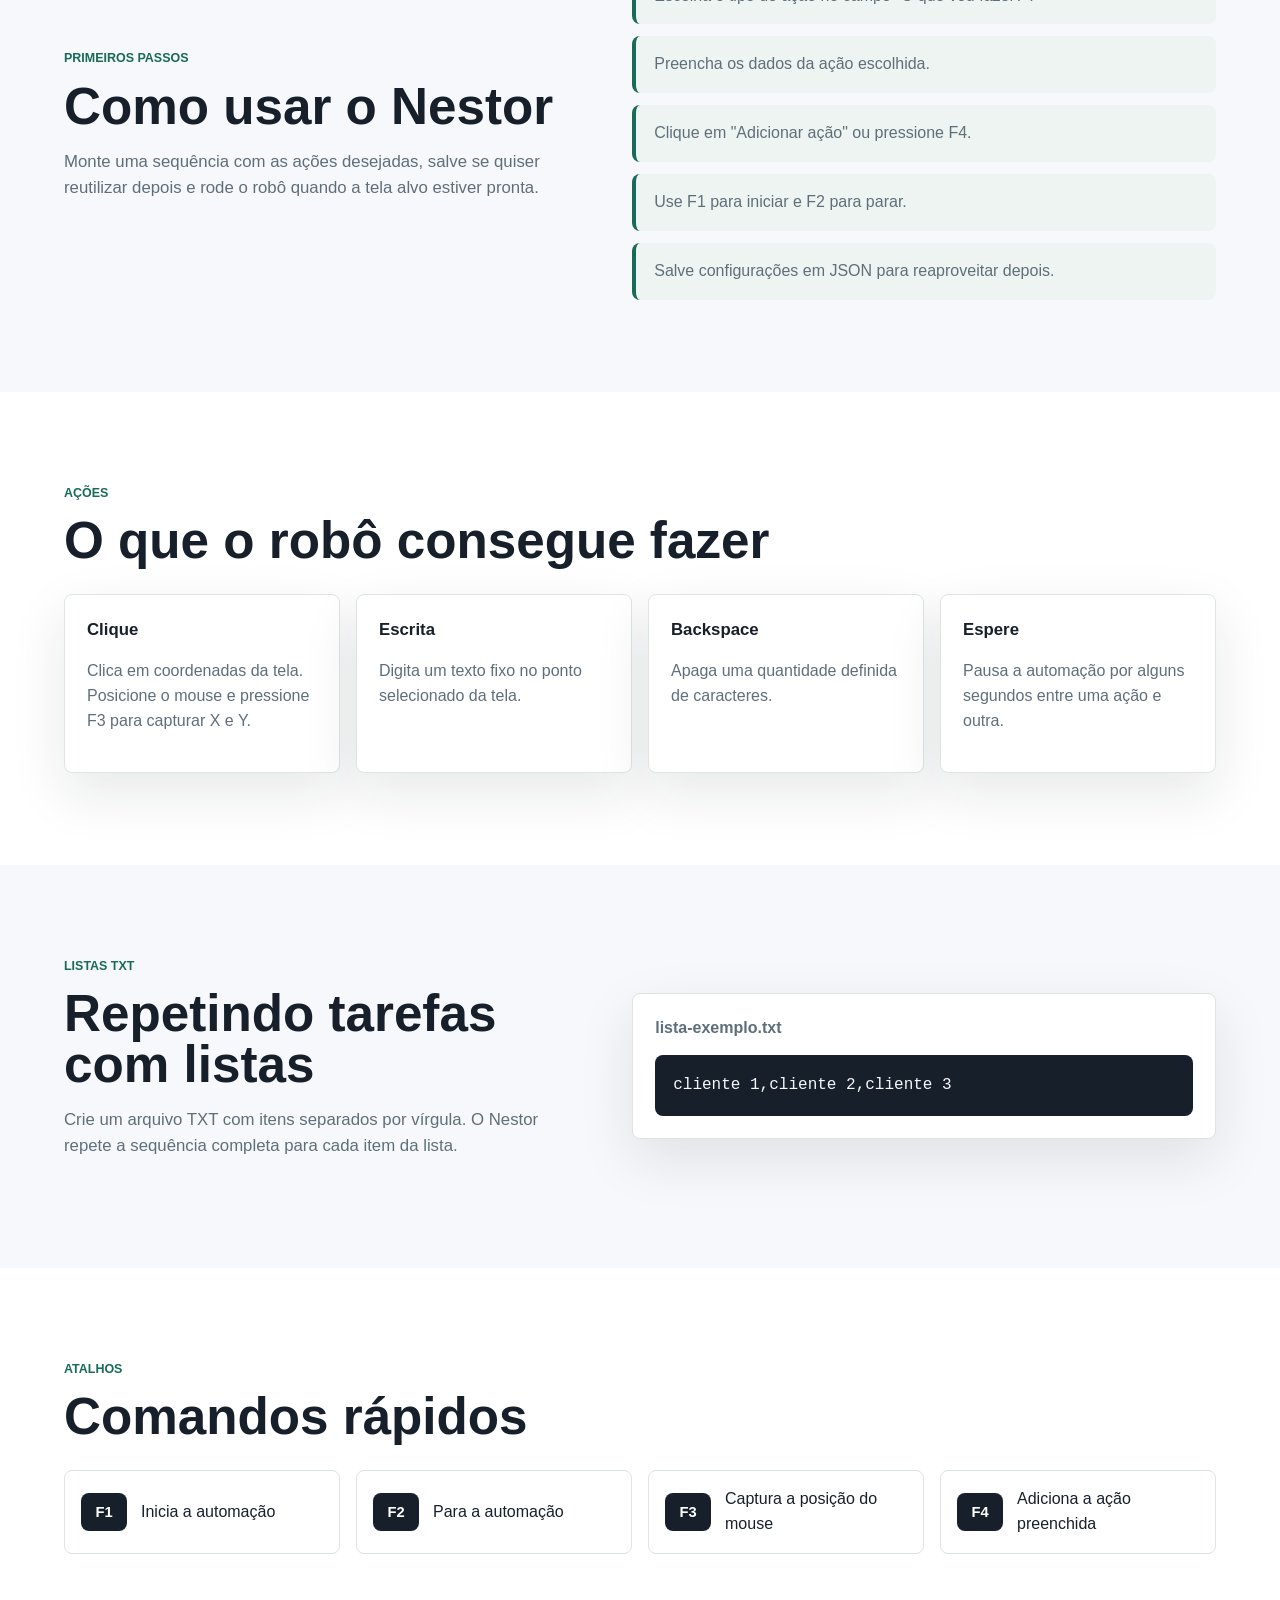
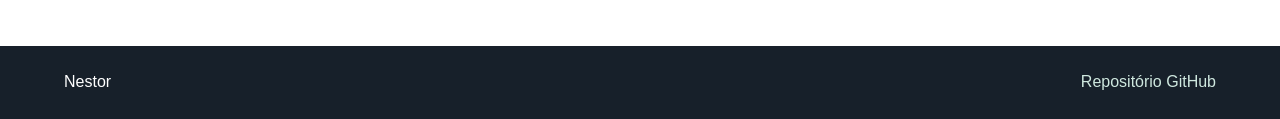
==== commit 812a2d88: "Publica conteudo da docs na raiz" ====
--- a/index.html
+++ b/index.html
@@ -29,7 +29,7 @@
             Nestor é seu amigo robô que lhe apoia em tarefas simples e repetitivas. Você pode instruir ele a fazer uma tarefa e ele repete pelo tempo que você necessitar.
           </p>
           <div class="actions">
-            <a class="button primary" href="downloads/Nestor.exe" download>
+            <a class="button primary" href="downloads/Nestor-Setup.exe" download>
               Baixar Nestor
             </a>
             <a class="button secondary" href="https://github.com/Mhenrique115/Nestor" target="_blank" rel="noreferrer">
@@ -62,11 +62,11 @@
           <article>
             <span>1</span>
             <h3>Baixe o Nestor</h3>
-            <p>Clique no botão "Baixar Nestor" e salve o arquivo <strong>Nestor.exe</strong> no seu computador.</p>
+            <p>Clique no botão "Baixar Nestor" e salve o arquivo <strong>Nestor-Setup.exe</strong> no seu computador.</p>
           </article>
           <article>
             <span>2</span>
-            <h3>Abra o executável</h3>
+            <h3>Abra o instalador</h3>
             <p>Execute o arquivo baixado. Na primeira abertura, o Windows pode mostrar um aviso porque o aplicativo não possui assinatura digital.</p>
           </article>
           <article>
